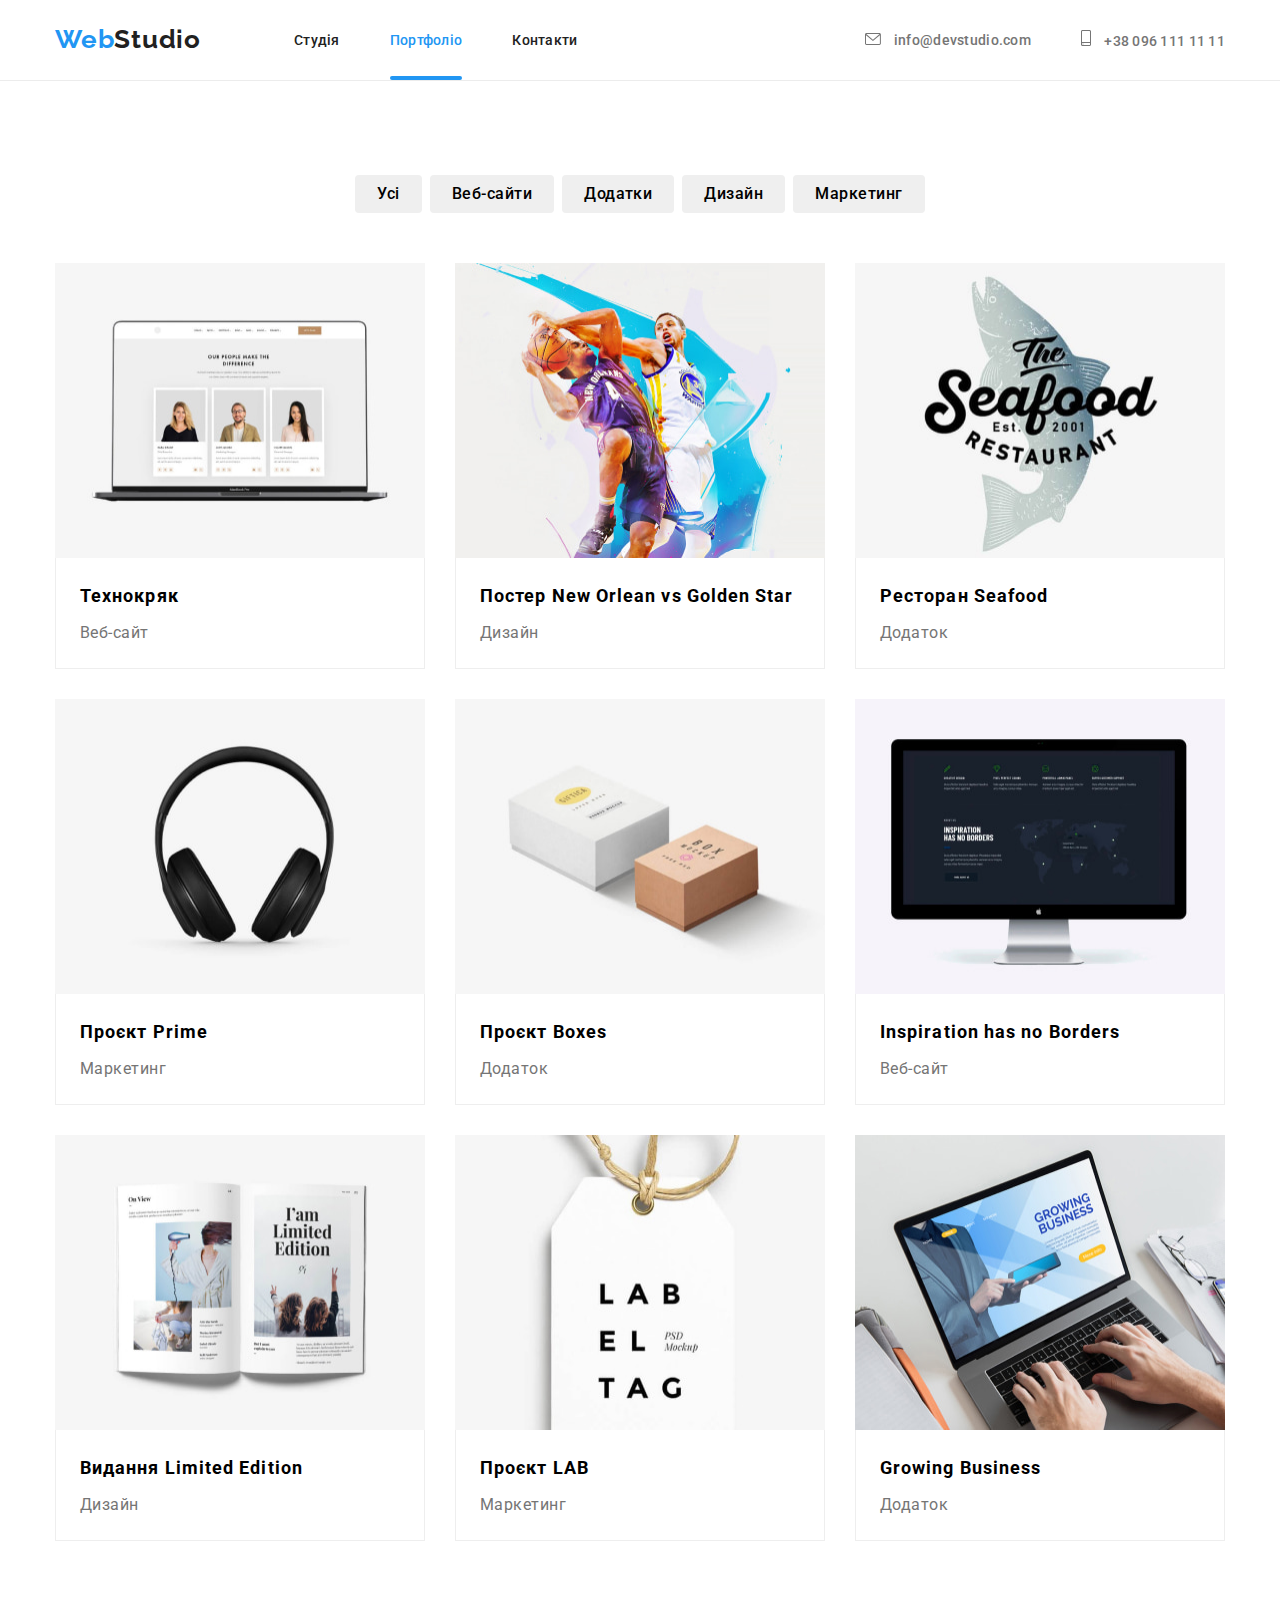
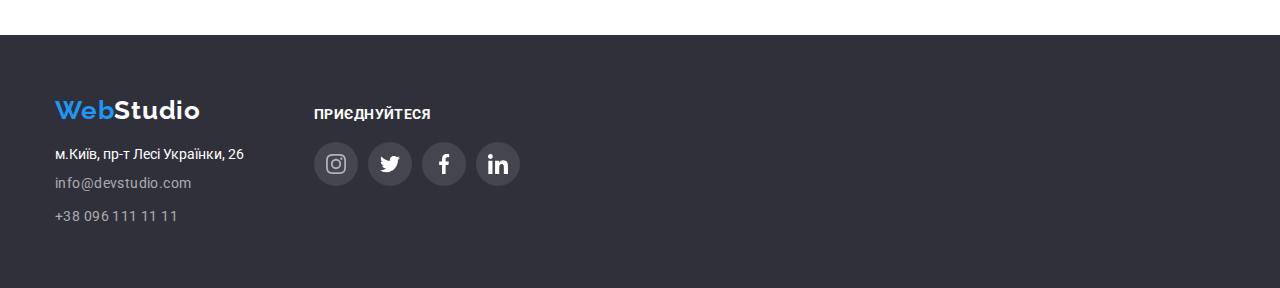
==== portfolio.html @ 28ebb32f "додає частину стилів для модалки" ====
<!DOCTYPE html>
<html lang="uk">
  <head>
    <meta charset="UTF-8" />
    <meta http-equiv="X-UA-Compatible" content="IE=edge" />
    <meta name="viewport" content="width=device-width, initial-scale=1.0" />
    <title>Document</title>
    <link rel="preconnect" href="https://fonts.googleapis.com" />
    <link rel="preconnect" href="https://fonts.gstatic.com" crossorigin />
    <link
      href="https://fonts.googleapis.com/css2?family=Raleway:wght@700&family=Roboto:wght@400;500;700;900&display=swap"
      rel="stylesheet"
    />
    <link
      rel="stylesheet"
      href="https://cdnjs.cloudflare.com/ajax/libs/modern-normalize/1.1.0/modern-normalize.min.css"
    />
    <link rel="stylesheet" href="./css/styles.css" />
  </head>

  <body>
    <!-- HEADER -->
    <header class="header">
      <div class="container header-container">
        <nav class="header-container header-nav">
          <a class="logo" href="" lang="en">Web<span class="logo-accent">Studio</span></a>
          <ul class="list site-nav">
            <li class="list-nav-item">
              <a class="site-nav header-link" href="./index.html">Студія</a>
            </li>
            <li class="list-nav-item">
              <a class="site-nav header-link current" href="./portfolio.html">Портфоліо</a>
            </li>
            <li class="list-nav-item"><a class="site-nav header-link" href="">Контакти</a></li>
          </ul>
        </nav>
        <ul class="list header-container">
          <li>
            <a class="contacts" href="mailto:info@devstudio.com"
              ><svg class="contacts-icon" width="16" height="12">
                <use href="./images/icons.svg#envelope"></use>
              </svg>
              info@devstudio.com</a
            >
          </li>
          <li>
            <a class="contacts" href="tel:+380961111111">
              <svg class="contacts-icon" width="10" height="16">
                <use href="./images/icons.svg#smartphone"></use>
              </svg>
              +38 096 111 11 11</a
            >
          </li>
        </ul>
      </div>
    </header>

    <main>
      <!-- Фільтр на сторінці Портфоліо -->
      <section class="filters section">
        <div class="container">
          <ul class="list filters-container">
            <li><button class="filters-button" type="button">Усі</button></li>
            <li><button class="filters-button" type="button">Веб-сайти</button></li>
            <li><button class="filters-button" type="button">Додатки</button></li>
            <li><button class="filters-button" type="button">Дизайн</button></li>
            <li><button class="filters-button" type="button">Маркетинг</button></li>
          </ul>
          <!-- Продукти компанії -->
          <ul class="products list products-container">
            <li>
              <a class="link products-card" href="" target="-blank" rel="noopener noreferrer">
                <div class="products-thumb">
                  <img
                    src="./images-portfolio/img1.jpg"
                    alt="Сайт компании"
                    width="370"
                    height="295"
                  />
                  <div class="products-overlay">
                    <p class="products-overlay-text">
                      Ресурс пропонує комплексні пропозиції з різним рівнем функціоналу та сервісів.
                      Все це дозволить відвідувачу отримати вичерпні відомості про компанію чи
                      приватну особу.
                    </p>
                  </div>
                </div>
                <div class="products-wrapper">
                  <h3 class="products-item">Технокряк</h3>
                  <p class="products-descr">Веб-сайт</p>
                </div>
              </a>
            </li>
            <li>
              <a class="link products-card" href="" target="-blank" rel="noopener noreferrer">
                <div class="products-thumb">
                  <img
                    src="./images-portfolio/img2.jpg"
                    alt="Грають в баскетбол"
                    width="370"
                    height="295"
                  />
                  <div class="products-overlay">
                    <p class="products-overlay-text">
                      Ресурс пропонує комплексні пропозиції з різним рівнем функціоналу та сервісів.
                      Все це дозволить відвідувачу отримати вичерпні відомості про компанію чи
                      приватну особу.
                    </p>
                  </div>
                </div>
                <div class="products-wrapper">
                  <h3 class="products-item">Постер New Orlean vs Golden Star</h3>
                  <p class="products-descr">Дизайн</p>
                </div>
              </a>
            </li>
            <li>
              <a class="link products-card" href="" target="-blank" rel="noopener noreferrer">
                <div class="products-thumb">
                  <img
                    src="./images-portfolio/img3.jpg"
                    alt="Морська їжа"
                    width="370"
                    height="295"
                  />
                  <div class="products-overlay">
                    <p class="products-overlay-text">
                      Ресурс пропонує комплексні пропозиції з різним рівнем функціоналу та сервісів.
                      Все це дозволить відвідувачу отримати вичерпні відомості про компанію чи
                      приватну особу.
                    </p>
                  </div>
                </div>
                <div class="products-wrapper">
                  <h3 class="products-item">Ресторан Seafood</h3>
                  <p class="products-descr">Додаток</p>
                </div>
              </a>
            </li>
            <li>
              <a class="link products-card" href="" target="-blank" rel="noopener noreferrer">
                <div class="products-thumb">
                  <img src="./images-portfolio/img4.jpg" alt="Навушники" width="370" height="295" />
                  <div class="products-overlay">
                    <p class="products-overlay-text">
                      Ресурс пропонує комплексні пропозиції з різним рівнем функціоналу та сервісів.
                      Все це дозволить відвідувачу отримати вичерпні відомості про компанію чи
                      приватну особу.
                    </p>
                  </div>
                </div>
                <div class="products-wrapper">
                  <h3 class="products-item">Проєкт Prime</h3>
                  <p class="products-descr">Маркетинг</p>
                </div>
              </a>
            </li>
            <li>
              <a class="link products-card" href="" target="-blank" rel="noopener noreferrer">
                <div class="products-thumb">
                  <img
                    src="./images-portfolio/img5.jpg"
                    alt="Дві коробки"
                    width="370"
                    height="295"
                  />
                  <div class="products-overlay">
                    <p class="products-overlay-text">
                      Ресурс пропонує комплексні пропозиції з різним рівнем функціоналу та сервісів.
                      Все це дозволить відвідувачу отримати вичерпні відомості про компанію чи
                      приватну особу.
                    </p>
                  </div>
                </div>
                <div class="products-wrapper">
                  <h3 class="products-item">Проєкт Boxes</h3>
                  <p class="products-descr">Додаток</p>
                </div>
              </a>
            </li>
            <li>
              <a class="link products-card" href="" target="-blank" rel="noopener noreferrer">
                <div class="products-thumb">
                  <img src="./images-portfolio/img6.jpg" alt="Веб-сайт" width="370" height="295" />
                  <div class="products-overlay">
                    <p class="products-overlay-text">
                      Ресурс пропонує комплексні пропозиції з різним рівнем функціоналу та сервісів.
                      Все це дозволить відвідувачу отримати вичерпні відомості про компанію чи
                      приватну особу.
                    </p>
                  </div>
                </div>
                <div class="products-wrapper">
                  <h3 class="products-item">Inspiration has no Borders</h3>
                  <p class="products-descr">Веб-сайт</p>
                </div>
              </a>
            </li>
            <li>
              <a class="link products-card" href="" target="-blank" rel="noopener noreferrer">
                <div class="products-thumb">
                  <img src="./images-portfolio/img7.jpg" alt="Книга" width="370" height="295" />
                  <div class="products-overlay">
                    <p class="products-overlay-text">
                      Ресурс пропонує комплексні пропозиції з різним рівнем функціоналу та сервісів.
                      Все це дозволить відвідувачу отримати вичерпні відомості про компанію чи
                      приватну особу.
                    </p>
                  </div>
                </div>
                <div class="products-wrapper">
                  <h3 class="products-item">Видання Limited Edition</h3>
                  <p class="products-descr">Дизайн</p>
                </div>
              </a>
            </li>
            <li>
              <a class="link products-card" href="" target="-blank" rel="noopener noreferrer">
                <div class="products-thumb">
                  <img src="./images-portfolio/img8.jpg" alt="Лейбл" width="370" height="295" />
                  <div class="products-overlay">
                    <p class="products-overlay-text">
                      Ресурс пропонує комплексні пропозиції з різним рівнем функціоналу та сервісів.
                      Все це дозволить відвідувачу отримати вичерпні відомості про компанію чи
                      приватну особу.
                    </p>
                  </div>
                </div>
                <div class="products-wrapper">
                  <h3 class="products-item">Проєкт LAB</h3>
                  <p class="products-descr">Маркетинг</p>
                </div>
              </a>
            </li>
            <li>
              <a class="link products-card" href="" target="-blank" rel="noopener noreferrer">
                <div class="products-thumb">
                  <img
                    src="./images-portfolio/img9.jpg"
                    alt="Друк на клавіатурі"
                    width="370"
                    height="295"
                  />
                  <div class="products-overlay">
                    <p class="products-overlay-text">
                      Ресурс пропонує комплексні пропозиції з різним рівнем функціоналу та сервісів.
                      Все це дозволить відвідувачу отримати вичерпні відомості про компанію чи
                      приватну особу.
                    </p>
                  </div>
                </div>
                <div class="products-wrapper">
                  <h3 class="products-item">Growing Business</h3>
                  <p class="products-descr">Додаток</p>
                </div>
              </a>
            </li>
          </ul>
        </div>
      </section>
    </main>

    <!-- Футер -->
    <footer class="bottom">
      <div class="container bottom-container">
        <div>
          <a class="bottom-logo" href="" lang="en"
            >Web<span class="bottom-logo-accent">Studio</span></a
          >
          <address class="contact-info">
            <p class="place">м.Київ, пр-т Лесі Українки, 26</p>
            <ul class="list list-bottom-contacts">
              <li>
                <a class="bottom-contacts" href="mailto:info@devstudio.com">info@devstudio.com</a>
              </li>
              <li><a class="bottom-contacts" href="tel:+380961111111">+38 096 111 11 11</a></li>
            </ul>
          </address>
        </div>
        <div class="bottom-invitation">
          <p class="bottom-invitation-text">Приєднуйтеся</p>
          <ul class="socials list">
            <li class="bottom-socials-item">
              <a
                class="bottom-socials-link link"
                href=""
                target="_blank"
                rel="noopener noreferrer"
                aria-label="instagram"
              >
                <svg class="socials-icon" width="20" height="20">
                  <use href="./images/icons.svg#instagram"></use>
                </svg>
              </a>
            </li>

            <li class="bottom-socials-item">
              <a
                class="bottom-socials-link link"
                href=""
                target="_blank"
                rel="noopener noreferrer"
                aria-label="twitter"
              >
                <svg class="bottom-socials-icon" width="20" height="20">
                  <use href="./images/icons.svg#twitter"></use>
                </svg>
              </a>
            </li>

            <li class="bottom-socials-item">
              <a
                class="bottom-socials-link link"
                href=""
                target="_blank"
                rel="noopener noreferrer"
                aria-label="facebook"
              >
                <svg class="bottom-socials-icon" width="20" height="20">
                  <use href="./images/icons.svg#facebook"></use>
                </svg>
              </a>
            </li>

            <li class="bottom-socials-item">
              <a
                class="bottom-socials-link link"
                href=""
                target="_blank"
                rel="noopener noreferrer"
                aria-label="linkedin"
              >
                <svg class="bottom-socials-icon" width="20" height="20">
                  <use href="./images/icons.svg#linkedin"></use>
                </svg>
              </a>
            </li>
          </ul>
        </div>
      </div>
    </footer>

    <script src="./js/modal.js"></script>
  </body>
</html>
---- css/styles.css ----
:root {
  /* fonts */
  --main-font: 'Roboto', sans-serif;
  --additional-font: 'Raleway', sans-serif;
  /* text colors */
  --dark-txt-color: #212121;
  --grey-txt-color: #757575;
  --white-txt-color: #ffffff;
  --accent-txt-color: #2196f3;
  /* bg colors */
  --main-bgc: #ffffff;
  --additional-bgc: #2f303a;
  --accent-color: #2196f3;
  /* icons colors */
  --grey-icon-color: #afb1b8;
  --accent-icon-color: #2196f3;
  --white-icon-color: #ffffff;
}

body {
  font-family: var(--main-font);
  background: var(--main-bgc);
  margin: 0;
}

.container {
  width: 1200px;
  margin-right: auto;
  margin-left: auto;
  padding-right: 15px;
  padding-left: 15px;
}

/* Reset styles */
h1,
h2,
h3,
h4,
h5,
h6,
p {
  margin: 0;
}

img {
  display: block;
}

.list {
  list-style: none;
  text-decoration: none;
  padding: 0;
  margin: 0;
}

.link {
  text-decoration: none;
  color: currentColor;
}

/* Стилі для index.html */
/* Header для двох сторінок + частина Footer*/
.header {
  border-bottom: 1px solid #ececec;
}

.header-container {
  display: flex;
  align-items: center;
}

.header-nav {
  margin-right: auto;
}

.header-link {
  padding-top: 32px;
  padding-bottom: 32px;
  display: block;
}

.logo {
  font-family: var(--additional-font);
  font-weight: 700;
  font-size: 26px;
  line-height: calc(31 / 26);
  letter-spacing: 0.03em;
  color: var(--accent-txt-color);
  text-decoration: none;
  margin-right: 93px;
  padding-top: 24px;
  padding-bottom: 25px;
}
.logo-accent {
  color: var(--dark-txt-color);
}

.site-nav {
  font-weight: 500;
  font-size: 14px;
  line-height: calc(16 / 14);
  letter-spacing: 0.02em;
  text-decoration: none;
  color: var(--dark-txt-color);

  transition-property: color;
  transition-duration: 250ms;
  transition-timing-function: cubic-bezier(0.4, 0, 0.2, 1);
}

.list.site-nav {
  display: flex;
  gap: 50px;
}

.site-nav:hover,
.site-nav:focus {
  color: var(--accent-color);
}

.list .site-nav.current {
  color: var(--accent-txt-color);
}

.list-nav-item {
  position: relative;
}

.header-link.current::after {
  content: '';
  position: absolute;
  bottom: 0;
  left: 0;
  display: block;
  width: 100%;
  height: 4px;
  background-color: var(--accent-color);
  border-radius: 2px;
}

.list.header-container {
  gap: 50px;
}
.contacts {
  font-weight: 500;
  font-size: 14px;
  line-height: calc(16 / 14);
  letter-spacing: 0.02em;
  color: var(--grey-txt-color);
  text-decoration: none;
  padding-top: 32px;
  padding-bottom: 32px;

  transition-property: color;
  transition-duration: 250ms;
  transition-timing-function: cubic-bezier(0.4, 0, 0.2, 1);
}

.contacts:hover,
.contacts:focus {
  color: var(--accent-color);
}

.contacts-icon {
  fill: currentColor;
  margin-right: 10px;
}

/* Ефективні рішення  */
.heading {
  font-family: inherit;
  font-weight: 900;
  font-size: 44px;
  line-height: calc(60 / 44);
  text-align: center;
  letter-spacing: 0.06em;
  text-transform: uppercase;
  color: var(--white-txt-color);
}

.hero-heading {
  padding-top: 200px;
  padding-bottom: 200px;
}

.heading-title {
  width: 696px;
  margin-left: auto;
  margin-right: auto;
}

/*ФОНОВЕ ЗОБРАЖЕННЯ  */
.overlay {
  height: 600px;
  max-width: 1600px;
  margin-right: auto;
  margin-left: auto;
  background-image: linear-gradient(to right, rgba(47, 48, 58, 0.4), rgba(47, 48, 58, 0.4)),
    url('../images/img-bg.jpg');
  background-repeat: no-repeat;
  background-size: cover;
  background-position: center;
}

/* Кнопка Замовити послугу */

.button {
  color: var(--white-txt-color);
  background-color: var(--accent-color);
  border: var(--accent-color);
  cursor: pointer;
  font-size: 16px;
  line-height: calc(30 / 16);
  letter-spacing: 0.06em;
  font-family: inherit;
  padding: 10px 32px;
  border-radius: 4px;
  margin-top: 30px;

  transition-property: background-color;
  transition-duration: 250ms;
  transition-timing-function: cubic-bezier(0.4, 0, 0.2, 1);
}

.button:hover,
.button:focus {
  background-color: #188ce8;
}

/* Особливості компанії */
.visually-hidden {
  position: absolute;
  width: 1px;
  height: 1px;
  margin: -1px;
  border: 0;
  padding: 0;
  white-space: nowrap;
  clip-path: inset(100%);
  clip: rect(0 0 0 0);
  overflow: hidden;
}

.features-list {
  display: flex;
  gap: 30px;
}

.features-container {
  width: 1200px;
  margin-left: auto;
  margin-right: auto;
  padding-left: 15px;
  padding-right: 15px;
}

.features-items {
  width: 270px;
}

.features-item {
  font-weight: 700;
  font-size: 14px;
  line-height: calc(16 / 14);
  letter-spacing: 0.03em;
  text-transform: uppercase;
  margin-bottom: 10px;
}

.features-item-descr {
  font-size: 14px;
  line-height: calc(24 / 14);
  letter-spacing: 0.03em;
  color: var(--grey-txt-color);
}

.icon-box {
  display: flex;
  justify-content: center;
  align-items: center;
  margin-bottom: 30px;
  height: 120px;
  background-color: #f5f4fa;
  border-radius: 4px;
}

/* Чим займаються */
.work-container {
  padding-bottom: 90px;
}

.list-container {
  display: flex;
  gap: 30px;
}
.list-container-item {
  position: relative;
}

.work-overlay {
  position: absolute;
  display: flex;
  width: 370px;
  height: 70px;
  left: 0px;
  bottom: 0px;
  z-index: 50;
  background: rgba(47, 48, 58, 0.8);
  justify-content: center;
  align-items: center;
}
.work-overlay-text {
  font-weight: 700;
  font-size: 14px;
  line-height: calc(16 / 14);
  letter-spacing: 0.03em;
  text-transform: uppercase;
  color: var(--white-txt-color);
}

/* Наша команда */
.team-section {
  background-color: #f5f4fa;
}

.heading-two {
  font-weight: 700;
  font-size: 36px;
  line-height: calc(42 / 36);
  letter-spacing: 0.03em;
  text-align: center;
  margin-bottom: 50px;
}

.team-container {
  display: flex;
  gap: 30px;
}

.team-card {
  box-shadow: 0px 1px 3px rgba(0, 0, 0, 0.12), 0px 1px 1px rgba(0, 0, 0, 0.14),
    0px 2px 1px rgba(0, 0, 0, 0.2);
  border-radius: 0px 0px 4px 4px;
  background-color: var(--main-bgc);
}

.team-wrapper {
  padding-top: 30px;
  padding-bottom: 30px;
}

.team-name {
  font-size: 16px;
  font-weight: 500;
  line-height: calc(19 / 16);
  text-align: center;
  letter-spacing: 0.03em;
  margin-bottom: 10px;
}

.team-job {
  line-height: calc(19 / 16);
  text-align: center;
  letter-spacing: 0.03em;
  color: var(--grey-txt-color);
  margin-bottom: 16px;
}

/* Social icons */
.socials {
  display: flex;
  align-items: center;
  justify-content: center;
  gap: 10px;
}

.socials-link {
  display: flex;
  align-items: center;
  justify-content: center;
  width: 44px;
  height: 44px;
  background-color: var(--main-bgc);
  border-radius: 50%;

  transition-property: background-color;
  transition-duration: 250ms;
  transition-timing-function: cubic-bezier(0.4, 0, 0.2, 1);
}

.socials-icon {
  fill: var(--grey-icon-color);
  transition-property: fill;
  transition-duration: 250ms;
  transition-timing-function: cubic-bezier(0.4, 0, 0.2, 1);
}

.socials-link:hover,
.socials-link:focus {
  background-color: var(--accent-color);
}

.socials-link:hover .socials-icon,
.socials-link:focus .socials-icon {
  fill: var(--white-icon-color);
}

/* Фільтри-кнопки на сторінці Портфоліо*/
.filters-container {
  display: flex;
  justify-content: center;
  gap: 8px;
  margin-bottom: 50px;
}

.filters-button {
  font-weight: 500;
  font-family: inherit;
  font-size: 16px;
  line-height: calc(26 / 16);
  letter-spacing: 0.03em;
  border: transparent;
  border-radius: 4px;
  cursor: pointer;
  padding: 6px 22px;
  box-shadow: none;
  transition-property: color, background-color, box-shadow;
  transition-duration: 250ms;
  transition-timing-function: cubic-bezier(0.4, 0, 0.2, 1);
}

.filters-button:hover,
.filters-button:focus {
  color: var(--white-txt-color);
  background-color: var(--accent-color);
  box-shadow: 0px 3px 1px rgba(0, 0, 0, 0.1), 0px 1px 2px rgba(0, 0, 0, 0.08),
    0px 2px 2px rgba(0, 0, 0, 0.12);
  border-radius: 4px;
}

.header-pages {
  font-weight: 500;
  font-size: 14px;
  line-height: calc(16 / 14);
  letter-spacing: 0.02em;
  color: var(--dark-txt-color);
  text-decoration: none;

  transition-property: color;
  transition-duration: 250ms;
  transition-timing-function: cubic-bezier(0.4, 0, 0.2, 1);
}

.header-pages:hover,
.header-pages:focus {
  color: var(--accent-txt-color);
}

/* Products на Портфоліо*/
.products-container {
  display: flex;
  flex-wrap: wrap;
  gap: 30px;
}

.products-card {
  box-shadow: none;
  transition-property: box-shadow;
  transition-duration: 250ms;
  transition-timing-function: cubic-bezier(0.4, 0, 0.2, 1);
}

.products-card:hover,
.products-card:focus {
  display: block;
  box-shadow: 0px 1px 1px rgba(0, 0, 0, 0.12), 0px 4px 4px rgba(0, 0, 0, 0.06),
    1px 4px 6px rgba(0, 0, 0, 0.16);
}
.products-item {
  font-weight: 700;
  font-size: 18px;
  line-height: 2;
  letter-spacing: 0.06em;
}

.products-descr {
  line-height: calc(30 / 16);
  letter-spacing: 0.03em;
  color: var(--grey-txt-color);
  margin-top: 4px;
}

.products-wrapper {
  padding: 20px 24px;
  border: 1px solid #eeeeee;
  border-top: none;
}

.section {
  padding-top: 94px;
  padding-bottom: 94px;
}

/* Products overlay */
.products-thumb {
  position: relative;
  overflow: hidden;
}

.products-overlay {
  position: absolute;
  width: 100%;
  height: 100%;
  padding: 63px 24px;
  background-color: rgba(33, 150, 243, 0.9);
  transform: translateY(0);
  transition: transform 250ms cubic-bezier(0.4, 0, 0.2, 1);
}

.products-card:hover .products-overlay,
.products-card:focus .products-overlay {
  transform: translateY(-100%);
}

.products-overlay-text {
  font-size: 18px;
  line-height: calc (28 / 18);
  letter-spacing: 0.03em;
  color: var(--white-txt-color);
}

/* Clients */
.clients-container {
  display: flex;
  align-items: center;
  gap: 30px;
  padding: 0px;
}

.clients-link {
  width: 170px;
  height: 92px;
  border: 1px solid var(--grey-icon-color);
  border-radius: 4px;
  display: flex;
  align-items: center;
  justify-content: center;
  background-color: var(--main-bgc);

  transition-property: border;
  transition-duration: 250ms;
  transition-timing-function: cubic-bezier(0.4, 0, 0.2, 1);
}
.clients-icon {
  fill: var(--grey-icon-color);

  transition-property: fill;
  transition-duration: 250ms;
  transition-timing-function: cubic-bezier(0.4, 0, 0.2, 1);
}

.clients-link:hover,
.clients-link:focus {
  border: 1px solid var(--accent-icon-color);
}

.clients-link:hover .clients-icon,
.clients-link:focus .clients-icon {
  fill: var(--accent-icon-color);
}

/* Footer */
.bottom-container {
  display: flex;
  align-items: baseline;
}

.contact-info {
  font-style: normal;
  font-size: 14px;
  margin-top: 20px;
}

.bottom {
  background-color: var(--additional-bgc);
  color: var(--white-txt-color);
  padding-top: 60px;
  padding-bottom: 60px;
}

.bottom-logo {
  font-family: var(--additional-font);
  font-weight: 700;
  font-size: 26px;
  line-height: calc(31 / 26);
  letter-spacing: 0.03em;
  color: var(--accent-txt-color);
  text-decoration: none;
}

.bottom-logo-accent {
  color: var(--white-txt-color);
}

.place {
  margin-bottom: 9px;
}

.list.list-bottom-contacts {
  display: flex;
  flex-direction: column;
  gap: 9px;
}

.bottom-contacts {
  font-size: 14px;
  line-height: calc(24 / 14);
  letter-spacing: 0.03em;
  color: rgba(255, 255, 255, 0.6);
  text-decoration: none;

  transition-property: color;
  transition-duration: 250ms;
  transition-timing-function: cubic-bezier(0.4, 0, 0.2, 1);
}

.bottom-contacts:hover,
.bottom-contacts:focus {
  color: var(--accent-color);
}

.bottom-invitation {
  margin-left: 70px;
  justify-content: baseline;
}

.bottom-invitation-text {
  font-weight: 700;
  font-size: 14px;
  line-height: 16px;
  letter-spacing: 0.03em;
  text-transform: uppercase;
  color: var(--white-txt-color);
  margin-bottom: 20px;
}

.bottom-socials-link {
  display: flex;
  align-items: center;
  justify-content: center;
  width: 44px;
  height: 44px;
  background-color: rgba(255, 255, 255, 0.1);
  border-radius: 50%;

  transition-property: background-color;
  transition-duration: 250ms;
  transition-timing-function: cubic-bezier(0.4, 0, 0.2, 1);
}

.bottom-socials-icon {
  fill: var(--white-icon-color);
}

.bottom-socials-link:hover,
.bottom-socials-link:focus {
  background-color: var(--accent-color);
}

.bottom-user-email {
display: flex;
width: 358px;
height: 50px;
border: 1px solid rgba(255, 255, 255, 0.3);
filter: drop-shadow(0px 4px 4px rgba(0, 0, 0, 0.15));
border-radius: 4px;
background-color: transparent;

}

.bottom-button {
  display: flex;
  width: 200px;
  height: 50px;
  color: var(--white-txt-color);
  background-color: var(--accent-color);
  border: var(--accent-color);
  cursor: pointer;
  font-size: 16px;
  line-height: calc(30 / 16);
  letter-spacing: 0.06em;
  font-family: inherit;
  padding: 10px 32px;
  border-radius: 4px;
  margin-top: 30px;
}

.bottom-subscr-icon {
  margin-left: 10px;
}

/* Модалка */
.backdrop {
  position: fixed;
  top: 0;
  left: 0;
  z-index: 1000;
  width: 100%;
  height: 100%;
  background-color: rgba(0, 0, 0, 0.2);
  opacity: 1;
  transition: opacity 250ms cubic-bezier(0.4, 0, 0.2, 1),
    visibility 250ms cubic-bezier(0.4, 0, 0.2, 1);
}

.backdrop.is-hidden {
  opacity: 0;
  visibility: hidden;
  pointer-events: none;
}

.backdrop.is-hidden .modal {
  transform: translate(-50%, -50%) scale(2);
  opacity: 0;
}

.modal {
  position: absolute;
  top: 50%;
  left: 50%;
  width: 528px;
  height: 521px;
  background-color: var(--main-bgc);
  box-shadow: 0px 1px 3px rgba(0, 0, 0, 0.12), 0px 1px 1px rgba(0, 0, 0, 0.14),
    0px 2px 1px rgba(0, 0, 0, 0.2);
  border-radius: 4px;
padding: 40px;

  transform: translate(-50%, -50%) scale(1);
  opacity: 1;
  transition: transform 350ms cubic-bezier(0.4, 0, 0.2, 1),
    opacity 350ms cubic-bezier(0.4, 0, 0.2, 1);
}

.modal-btn {
  position: absolute;
  top: 8px;
  right: 8px;
  padding: 0px;
  display: flex;
  justify-content: center;
  align-items: center;
  background-color: var(--main-bgc);
  border: 1px solid rgba(0, 0, 0, 0.1);
  cursor: pointer;
}

.register-form {
  text-align: center;
}

.register-form-title {
  display:block;
  margin-bottom: 12px;
  font-size: 20px;
line-height: 23px;
text-align: center;
letter-spacing: 0.03em;
color: var(--dark-txt-color);
}

.register-form-group {
  margin-bottom: 20px;
}

.register-form-wrap {
  display: block;
  position: relative;
  margin-bottom: 10px;
  font-size: 12px;
line-height: calc(14 / 12);
letter-spacing: 0.01em;
color: #757575;
}

.register-form-wrap:last-child {
  margin-bottom: 0;
}

.form-label {
  display: block;
  text-align: left;
  margin-bottom: 4px;
}


.form-input,
.register-form-input {
  width: 100%;
  border: 1px solid #2196F3;
  border-radius: 4px;
  padding-left: 42px;
  padding: 12px;
  outline: transparent;
}

.register-form-input {
  resize: none;
  height: 120px;
  padding: 12px 16px;
}

.form-icon {
position: absolute;
bottom: 11px;
left: 12px;
}

.register-form-agreement {
  display: flex;
  align-items: center;
  margin-bottom: 30px;
  gap: 7px;
  font-size: 14px;
line-height: calc(24 / 14);
letter-spacing: 0.03em;
color: #757575;
}

.register-checkbox:checked + .register-form-icon .register-form-icon-unchecked {
opacity: 0;
}

.register-form-icon-checked {
  opacity: 0;
}

.register-checkbox:checked + .register-form-icon .register-form-icon-checked {
  opacity: 1;
  }


.register-form-btn {
  display: inline-flex;
  align-items: center;
  padding: 10px 52px;
  cursor: pointer;
  background-color: var(--accent-color);
box-shadow: 0px 4px 4px rgba(0, 0, 0, 0.15);
border-radius: 4px;
color: var(--white-txt-color);
font-size: 16px;
line-height: calc (30 / 16);
text-align: center;
letter-spacing: 0.06em;
}
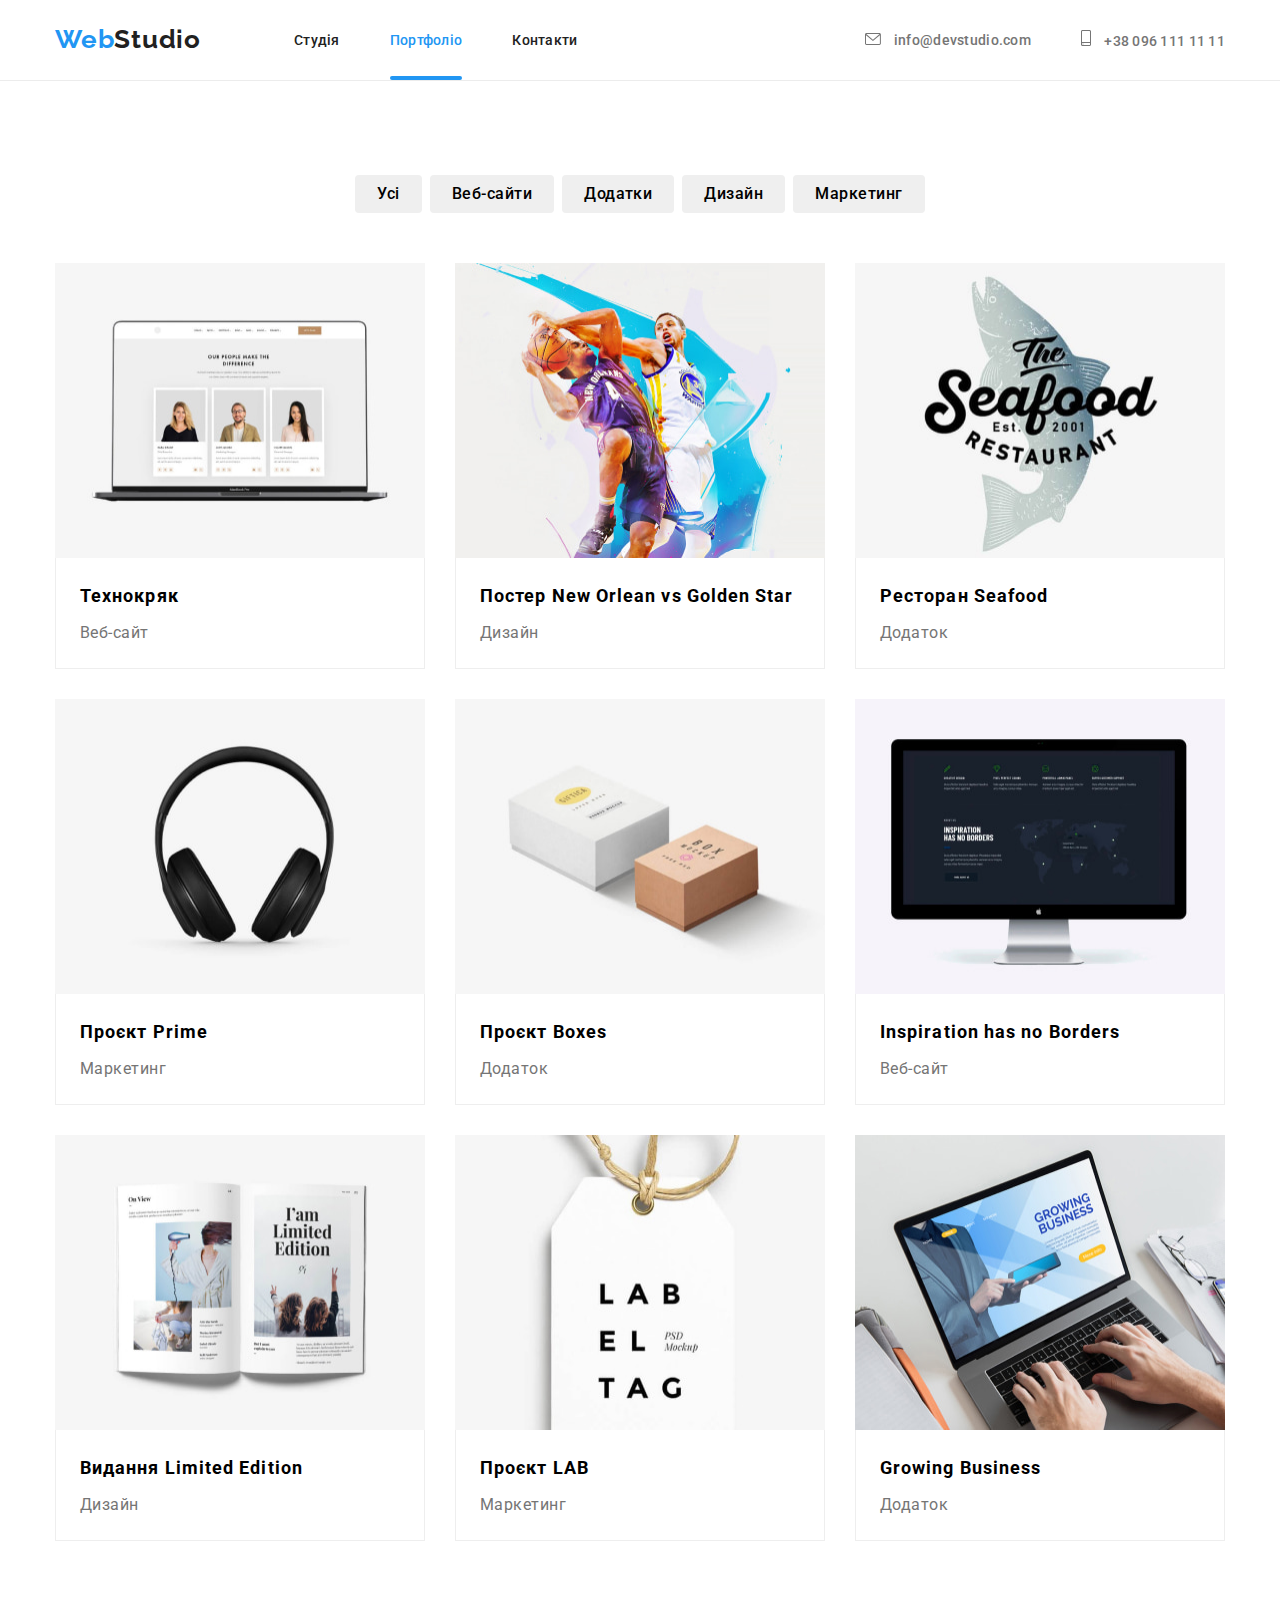
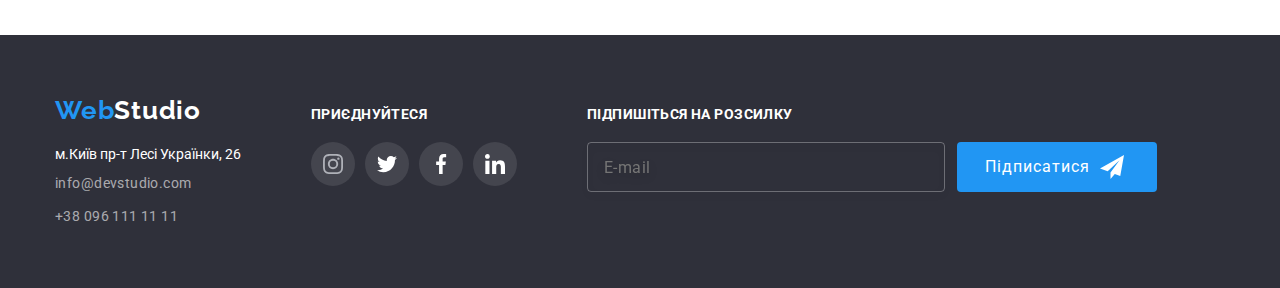
==== commit 3f2e1743: "додає підписку у футер на портфоліо" ====
--- a/portfolio.html
+++ b/portfolio.html
@@ -263,82 +263,69 @@
     <!-- Футер -->
     <footer class="bottom">
       <div class="container bottom-container">
-        <div>
-          <a class="bottom-logo" href="" lang="en"
-            >Web<span class="bottom-logo-accent">Studio</span></a
-          >
-          <address class="contact-info">
-            <p class="place">м.Київ, пр-т Лесі Українки, 26</p>
-            <ul class="list list-bottom-contacts">
-              <li>
-                <a class="bottom-contacts" href="mailto:info@devstudio.com">info@devstudio.com</a>
-              </li>
-              <li><a class="bottom-contacts" href="tel:+380961111111">+38 096 111 11 11</a></li>
-            </ul>
-          </address>
-        </div>
-        <div class="bottom-invitation">
-          <p class="bottom-invitation-text">Приєднуйтеся</p>
-          <ul class="socials list">
-            <li class="bottom-socials-item">
-              <a
-                class="bottom-socials-link link"
-                href=""
-                target="_blank"
-                rel="noopener noreferrer"
-                aria-label="instagram"
-              >
-                <svg class="socials-icon" width="20" height="20">
-                  <use href="./images/icons.svg#instagram"></use>
-                </svg>
-              </a>
-            </li>
-
-            <li class="bottom-socials-item">
-              <a
-                class="bottom-socials-link link"
-                href=""
-                target="_blank"
-                rel="noopener noreferrer"
-                aria-label="twitter"
-              >
-                <svg class="bottom-socials-icon" width="20" height="20">
-                  <use href="./images/icons.svg#twitter"></use>
-                </svg>
-              </a>
-            </li>
-
-            <li class="bottom-socials-item">
-              <a
-                class="bottom-socials-link link"
-                href=""
-                target="_blank"
-                rel="noopener noreferrer"
-                aria-label="facebook"
-              >
-                <svg class="bottom-socials-icon" width="20" height="20">
-                  <use href="./images/icons.svg#facebook"></use>
-                </svg>
-              </a>
-            </li>
-
-            <li class="bottom-socials-item">
-              <a
-                class="bottom-socials-link link"
-                href=""
-                target="_blank"
-                rel="noopener noreferrer"
-                aria-label="linkedin"
-              >
-                <svg class="bottom-socials-icon" width="20" height="20">
-                  <use href="./images/icons.svg#linkedin"></use>
-                </svg>
-              </a>
-            </li>
+        <div><a class="bottom-logo" href="" lang="en"
+          >Web<span class="bottom-logo-accent">Studio</span></a
+        >
+        <address class="contact-info">
+          <p class="place">м.Київ пр-т Лесі Українки, 26</p>
+          <ul class="list list-bottom-contacts">
+            <li>
+              <a class="bottom-contacts" href="mailto:info@devstudio.com">info@devstudio.com</a>
+            </li>
+            <li><a class="bottom-contacts" href="tel:+380961111111">+38 096 111 11 11</a></li>
           </ul>
-        </div>
+        </address>
       </div>
+<div class="bottom-invitation">
+  <p class="bottom-invitation-text">Приєднуйтеся</p>
+  <ul class="socials list">
+    <li class="bottom-socials-item">
+      <a class="bottom-socials-link link" href="" target="_blank" rel="noopener noreferrer" aria-label="instagram">
+        <svg class="socials-icon" width="20" height="20">
+          <use href="./images/icons.svg#instagram"></use>
+        </svg>
+      </a>
+    </li>
+
+    <li class="bottom-socials-item">
+      <a class="bottom-socials-link link" href="" target="_blank" rel="noopener noreferrer" aria-label="twitter">
+        <svg class="bottom-socials-icon" width="20" height="20">
+          <use href="./images/icons.svg#twitter"></use>
+        </svg>
+      </a>
+    </li>
+
+    <li class="bottom-socials-item">
+      <a class="bottom-socials-link link" href="" target="_blank" rel="noopener noreferrer" aria-label="facebook">
+        <svg class="bottom-socials-icon" width="20" height="20">
+          <use href="./images/icons.svg#facebook"></use>
+        </svg>
+      </a>
+    </li>
+
+    <li class="bottom-socials-item">
+      <a class="bottom-socials-link link" href="" target="_blank" rel="noopener noreferrer" aria-label="linkedin">
+        <svg class="bottom-socials-icon" width="20" height="20">
+          <use href="./images/icons.svg#linkedin"></use>
+        </svg>
+      </a>
+    </li>
+    </ul>
+</div>
+
+<div class="bottom-invitation">
+  <p class="bottom-invitation-text">Підпишіться на розсилку</p>
+<form class="bottom-invitation-form">
+<input class="bottom-user-email" type="email" name="email" placeholder="E-mail">
+<button type="submit" class="bottom-button">Підписатися<svg class="bottom-subscr-icon" width="24" height="24">
+  <use href="./images/icons.svg#icon-send"></use>
+</svg> 
+</button>
+</form>
+</div>
+</div>
     </footer>
+    
 
     <script src="./js/modal.js"></script>
   </body>
--- a/css/styles.css
+++ b/css/styles.css
@@ -675,11 +675,17 @@
 filter: drop-shadow(0px 4px 4px rgba(0, 0, 0, 0.15));
 border-radius: 4px;
 background-color: transparent;
-
+padding: 15px 16px;
+font-size: 16px;
+line-height: calc(20 / 16);
+align-items: center;
+letter-spacing: 0.03em;
+color: rgba(255, 255, 255, 0.6);
 }
 
 .bottom-button {
   display: flex;
+  align-items: center;
   width: 200px;
   height: 50px;
   color: var(--white-txt-color);
@@ -690,13 +696,19 @@
   line-height: calc(30 / 16);
   letter-spacing: 0.06em;
   font-family: inherit;
-  padding: 10px 32px;
-  border-radius: 4px;
-  margin-top: 30px;
+  padding: 10px 28px;
+  border-radius: 4px; 
 }
 
 .bottom-subscr-icon {
   margin-left: 10px;
+}
+
+.bottom-invitation-form {
+  display: flex;
+  gap: 12px;
+  align-items: center;
+  justify-content: baseline;
 }
 
 /* Модалка */
@@ -729,7 +741,7 @@
   top: 50%;
   left: 50%;
   width: 528px;
-  height: 521px;
+  height: 581px;
   background-color: var(--main-bgc);
   box-shadow: 0px 1px 3px rgba(0, 0, 0, 0.12), 0px 1px 1px rgba(0, 0, 0, 0.14),
     0px 2px 1px rgba(0, 0, 0, 0.2);
@@ -753,6 +765,12 @@
   background-color: var(--main-bgc);
   border: 1px solid rgba(0, 0, 0, 0.1);
   cursor: pointer;
+  transition: fill 250ms cubic-bezier(0.4, 0, 0.2, 1),
+  visibility 250ms cubic-bezier(0.4, 0, 0.2, 1);
+}
+
+.modal-btn:hover {
+  fill: var(--accent-icon-color);
 }
 
 .register-form {
@@ -793,15 +811,18 @@
   margin-bottom: 4px;
 }
 
-
 .form-input,
 .register-form-input {
   width: 100%;
-  border: 1px solid #2196F3;
+  border: 1px solid rgba(33, 33, 33, 0.2);
   border-radius: 4px;
   padding-left: 42px;
-  padding: 12px;
+  padding-top: 12px;
+  padding-bottom: 12px;
   outline: transparent;
+  cursor: pointer;
+  transition: border 250ms cubic-bezier(0.4, 0, 0.2, 1),
+  visibility 250ms cubic-bezier(0.4, 0, 0.2, 1);
 }
 
 .register-form-input {
@@ -810,25 +831,51 @@
   padding: 12px 16px;
 }
 
+.form-input:hover,
+.form-input:focus,
+.register-form-input:hover,
+.register-form-input:focus {
+border-radius: 4px;
+  border: 1px solid #2196F3;
+}
+
+.form-input:hover + .form-icon,
+.form-input:focus + .form-icon {
+  fill: var(--accent-icon-color);
+}
+
+
 .form-icon {
 position: absolute;
 bottom: 11px;
 left: 12px;
-}
+transition: fill 250ms cubic-bezier(0.4, 0, 0.2, 1),
+visibility 250ms cubic-bezier(0.4, 0, 0.2, 1);
+}
+
+textarea::placeholder {
+  font-size: 12px;
+line-height: calc(14 / 12);
+letter-spacing: 0.01em;
+color: rgba(117, 117, 117, 0.5);
+}
+
 
 .register-form-agreement {
   display: flex;
   align-items: center;
+  justify-content: center;
   margin-bottom: 30px;
   gap: 7px;
   font-size: 14px;
 line-height: calc(24 / 14);
 letter-spacing: 0.03em;
-color: #757575;
+color: var(--grey-txt-color);
 }
 
 .register-checkbox:checked + .register-form-icon .register-form-icon-unchecked {
 opacity: 0;
+transition: opacity 250ms cubic-bezier(0.4, 0, 0.2, 1);
 }
 
 .register-form-icon-checked {
@@ -839,11 +886,30 @@
   opacity: 1;
   }
 
+.register-form-agreement-text {
+  font-size: 14px;
+line-height: calc(24 / 14);
+letter-spacing: 0.03em;
+color: var(--grey-txt-color);
+user-select: none;
+text-underline-position: under;
+}
+
+.conditions {
+font-size: 14px;
+line-height: calc(24 / 14);
+letter-spacing: 0.03em;
+text-decoration-line: underline;
+color: var(--accent-txt-color);
+}
 
 .register-form-btn {
   display: inline-flex;
   align-items: center;
+  width: 200px;
+  height: 50px;
   padding: 10px 52px;
+  border: var(--accent-color);
   cursor: pointer;
   background-color: var(--accent-color);
 box-shadow: 0px 4px 4px rgba(0, 0, 0, 0.15);
